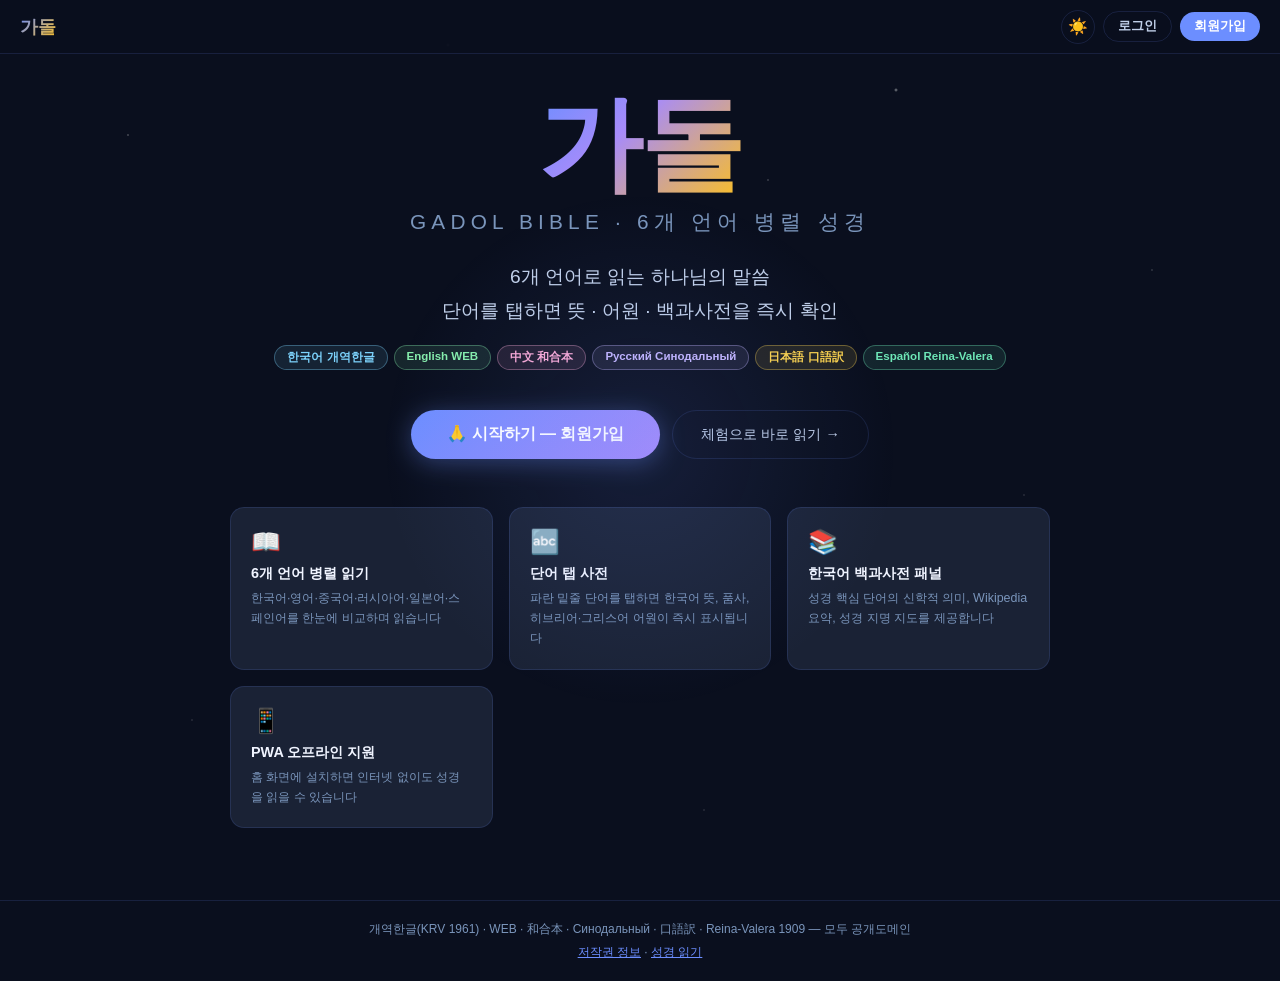
==== index.html @ 80913f66 "Initial backup from professor server" ====
<!DOCTYPE html>
<html lang="ko" data-theme="dark">
<head>
  <meta charset="UTF-8" />
  <meta name="viewport" content="width=device-width, initial-scale=1.0, maximum-scale=1.0" />
  <title>가돌 — 6개 언어 병렬 성경</title>
  <meta name="description" content="개역한글·WEB·和合本·Синодальный·口語訳·Reina-Valera 6개 언어 병렬 성경 앱" />
  <link rel="manifest" href="manifest.json" />
  <meta name="theme-color" content="#0a0f1e" />
  <meta name="apple-mobile-web-app-capable" content="yes" />
  <meta name="apple-mobile-web-app-title" content="가돌" />
  <link rel="preconnect" href="https://fonts.googleapis.com" />
  <style>
    *, *::before, *::after { box-sizing: border-box; margin: 0; padding: 0; }

    :root {
      --bg:       #0a0f1e;
      --bg2:      #111827;
      --bg3:      #1a2235;
      --text1:    #f0f4ff;
      --text2:    #c0cfe8;
      --text3:    #7a95bb;
      --accent:   #6c8eff;
      --gold:     #fbbf24;
      --border:   rgba(108,142,255,0.15);
      --radius:   14px;
    }
    [data-theme="light"] {
      --bg:    #f4f6fb;
      --bg2:   #ffffff;
      --bg3:   #eef1f8;
      --text1: #111827;
      --text2: #374151;
      --text3: #6b7280;
      --border:rgba(108,142,255,0.2);
    }

    html, body { height: 100%; }
    body {
      font-family: 'Malgun Gothic', '맑은 고딕', 'Apple SD Gothic Neo', 'Noto Sans KR', sans-serif;
      background: var(--bg);
      color: var(--text1);
      min-height: 100vh;
      overflow-x: hidden;
    }

    /* ── 배경 별빛 애니메이션 ── */
    .stars {
      position: fixed; inset: 0; pointer-events: none; z-index: 0;
      background:
        radial-gradient(1px 1px at 10% 15%, rgba(255,255,255,0.6) 0%, transparent 100%),
        radial-gradient(1px 1px at 25% 40%, rgba(255,255,255,0.4) 0%, transparent 100%),
        radial-gradient(1px 1px at 60% 20%, rgba(255,255,255,0.5) 0%, transparent 100%),
        radial-gradient(1px 1px at 80% 55%, rgba(255,255,255,0.3) 0%, transparent 100%),
        radial-gradient(1px 1px at 45% 70%, rgba(255,255,255,0.4) 0%, transparent 100%),
        radial-gradient(2px 2px at 70% 10%, rgba(255,255,255,0.5) 0%, transparent 100%),
        radial-gradient(1px 1px at 15% 80%, rgba(255,255,255,0.3) 0%, transparent 100%),
        radial-gradient(1px 1px at 90% 30%, rgba(255,255,255,0.4) 0%, transparent 100%),
        radial-gradient(2px 2px at 35% 5%, rgba(255,255,255,0.6) 0%, transparent 100%),
        radial-gradient(1px 1px at 55% 90%, rgba(255,255,255,0.3) 0%, transparent 100%);
    }
    [data-theme="light"] .stars { opacity: 0; }

    /* ── 헤더 ── */
    .home-header {
      position: fixed; top: 0; left: 0; right: 0; z-index: 100;
      height: 54px;
      display: flex; align-items: center; justify-content: space-between;
      padding: 0 20px;
      background: rgba(10, 15, 30, 0.85);
      backdrop-filter: blur(12px);
      border-bottom: 1px solid var(--border);
    }
    [data-theme="light"] .home-header { background: rgba(244,246,251,0.9); }
    .header-logo-sm {
      font-size: 1.1rem; font-weight: 700;
      background: linear-gradient(135deg, #6c8eff, #fbbf24);
      -webkit-background-clip: text; -webkit-text-fill-color: transparent;
      background-clip: text;
    }
    .header-btns { display: flex; gap: 8px; align-items: center; }
    .hdr-btn {
      font-size: 0.8rem; font-weight: 600;
      padding: 6px 14px; border-radius: 20px; cursor: pointer;
      transition: all 0.2s; border: none;
    }
    .hdr-login {
      background: transparent; border: 1px solid var(--border);
      color: var(--text2);
    }
    .hdr-login:hover { border-color: var(--accent); color: var(--accent); }
    .hdr-signup {
      background: var(--accent); color: #fff;
    }
    .hdr-signup:hover { opacity: 0.88; }
    .theme-toggle {
      width: 34px; height: 34px; border-radius: 50%;
      background: transparent; border: 1px solid var(--border);
      cursor: pointer; font-size: 1rem; color: var(--text2);
      display: flex; align-items: center; justify-content: center;
      transition: border-color 0.2s;
    }
    .theme-toggle:hover { border-color: var(--accent); }

    /* ── 메인 히어로 ── */
    .hero {
      position: relative; z-index: 1;
      min-height: 100vh;
      display: flex; flex-direction: column;
      align-items: center; justify-content: center;
      padding: 80px 24px 60px;
      text-align: center;
    }

    /* 빛나는 원형 배경 */
    .hero-glow {
      position: absolute;
      width: 520px; height: 520px;
      border-radius: 50%;
      background: radial-gradient(circle, rgba(108,142,255,0.12) 0%, transparent 70%);
      pointer-events: none;
      top: 50%; left: 50%;
      transform: translate(-50%, -50%);
    }

    /* 로고 */
    .hero-logo {
      font-family: 'Malgun Gothic', '맑은 고딕', 'Apple SD Gothic Neo', sans-serif;
      font-size: clamp(3.5rem, 12vw, 6.5rem);
      font-weight: 700;
      line-height: 1;
      background: linear-gradient(135deg, #6c8eff 0%, #a78bfa 40%, #fbbf24 100%);
      -webkit-background-clip: text; -webkit-text-fill-color: transparent;
      background-clip: text;
      margin-bottom: 12px;
      letter-spacing: -0.02em;
      position: relative;
    }
    .hero-logo-sub {
      font-family: 'Malgun Gothic', '맑은 고딕', 'Apple SD Gothic Neo', sans-serif;
      font-size: clamp(1rem, 3vw, 1.3rem);
      color: var(--text3);
      letter-spacing: 0.25em;
      text-transform: uppercase;
      margin-bottom: 24px;
    }

    /* 태그라인 */
    .hero-tagline {
      font-family: 'Malgun Gothic', '맑은 고딕', 'Apple SD Gothic Neo', sans-serif;
      font-size: clamp(1rem, 2.5vw, 1.2rem);
      color: var(--text2);
      max-width: 480px;
      line-height: 1.8;
      margin-bottom: 16px;
      word-break: keep-all;
    }
    .hero-langs {
      display: flex; flex-wrap: wrap; gap: 6px;
      justify-content: center;
      margin-bottom: 40px;
    }
    .lang-pill {
      font-size: 0.72rem; font-weight: 600;
      padding: 4px 12px; border-radius: 20px;
      border: 1px solid;
    }
    .lp-ko { background: rgba(125,211,252,0.1); border-color: rgba(125,211,252,0.35); color: #7dd3fc; }
    .lp-en { background: rgba(134,239,172,0.1); border-color: rgba(134,239,172,0.35); color: #86efac; }
    .lp-zh { background: rgba(249,168,212,0.1); border-color: rgba(249,168,212,0.35); color: #f9a8d4; }
    .lp-ru { background: rgba(196,181,253,0.1); border-color: rgba(196,181,253,0.35); color: #c4b5fd; }
    .lp-ja { background: rgba(252,211,77,0.1);  border-color: rgba(252,211,77,0.35);  color: #fcd34d; }
    .lp-es { background: rgba(110,231,183,0.1); border-color: rgba(110,231,183,0.35); color: #6ee7b7; }

    /* CTA 버튼 */
    .cta-group { display: flex; gap: 12px; flex-wrap: wrap; justify-content: center; margin-bottom: 48px; }
    .cta-primary {
      font-size: 1rem; font-weight: 700;
      padding: 14px 36px; border-radius: 50px; cursor: pointer;
      background: linear-gradient(135deg, #6c8eff, #a78bfa);
      color: #fff; border: none;
      box-shadow: 0 4px 24px rgba(108,142,255,0.35);
      transition: all 0.25s;
      font-family: 'Malgun Gothic', '맑은 고딕', 'Apple SD Gothic Neo', sans-serif;
    }
    .cta-primary:hover { transform: translateY(-2px); box-shadow: 0 8px 32px rgba(108,142,255,0.45); }
    .cta-guest {
      font-size: 0.9rem; font-weight: 500;
      padding: 14px 28px; border-radius: 50px; cursor: pointer;
      background: transparent;
      color: var(--text2); border: 1px solid var(--border);
      transition: all 0.25s;
      font-family: 'Malgun Gothic', '맑은 고딕', 'Apple SD Gothic Neo', sans-serif;
    }
    .cta-guest:hover { border-color: var(--accent); color: var(--accent); }

    /* 기능 카드 */
    .features {
      display: grid;
      grid-template-columns: repeat(auto-fit, minmax(220px, 1fr));
      gap: 16px;
      max-width: 820px;
      width: 100%;
    }
    .feat-card {
      background: var(--bg3);
      border: 1px solid var(--border);
      border-radius: var(--radius);
      padding: 20px;
      text-align: left;
      transition: border-color 0.2s, transform 0.2s;
    }
    .feat-card:hover { border-color: rgba(108,142,255,0.4); transform: translateY(-2px); }
    .feat-icon { font-size: 1.5rem; margin-bottom: 8px; }
    .feat-title {
      font-size: 0.9rem; font-weight: 600;
      color: var(--text1); margin-bottom: 6px;
      font-family: 'Malgun Gothic', '맑은 고딕', 'Apple SD Gothic Neo', sans-serif;
    }
    .feat-desc { font-size: 0.78rem; color: var(--text3); line-height: 1.6; }

    /* 하단 */
    .home-footer {
      position: relative; z-index: 1;
      text-align: center;
      padding: 20px;
      font-size: 0.75rem;
      color: var(--text3);
      border-top: 1px solid var(--border);
    }
    .home-footer a { color: var(--accent); }

    /* ── 모달 오버레이 ── */
    .modal-overlay {
      display: none;
      position: fixed; inset: 0;
      background: rgba(0,0,0,0.7);
      backdrop-filter: blur(6px);
      z-index: 500;
      align-items: center; justify-content: center;
      padding: 20px;
    }
    .modal-overlay.show { display: flex; }
    .modal {
      background: var(--bg2);
      border: 1px solid var(--border);
      border-radius: 20px;
      padding: 32px 28px;
      width: 100%; max-width: 400px;
      box-shadow: 0 20px 60px rgba(0,0,0,0.5);
      position: relative;
    }
    .modal-close {
      position: absolute; top: 14px; right: 16px;
      background: none; border: none; font-size: 1.1rem;
      color: var(--text3); cursor: pointer; padding: 4px;
    }
    .modal-close:hover { color: var(--text1); }
    .modal-logo {
      text-align: center; margin-bottom: 6px;
      font-size: 1.8rem; font-weight: 700;
      background: linear-gradient(135deg, #6c8eff, #fbbf24);
      -webkit-background-clip: text; -webkit-text-fill-color: transparent;
      background-clip: text;
      font-family: 'Malgun Gothic', '맑은 고딕', 'Apple SD Gothic Neo', sans-serif;
    }
    .modal-subtitle {
      text-align: center; font-size: 0.82rem;
      color: var(--text3); margin-bottom: 24px;
    }
    .modal h2 {
      font-size: 1.1rem; font-weight: 700;
      color: var(--text1); margin-bottom: 20px; text-align: center;
      font-family: 'Malgun Gothic', '맑은 고딕', 'Apple SD Gothic Neo', sans-serif;
    }

    /* 폼 */
    .form-group { margin-bottom: 14px; }
    .form-group label {
      display: block; font-size: 0.78rem; font-weight: 600;
      color: var(--text3); margin-bottom: 5px;
    }
    .form-group input {
      width: 100%; padding: 10px 14px;
      background: var(--bg3); border: 1px solid var(--border);
      border-radius: 8px; color: var(--text1);
      font-size: 0.9rem; font-family: 'Inter', sans-serif;
      transition: border-color 0.2s;
      outline: none;
    }
    .form-group input:focus { border-color: var(--accent); }
    .form-group input::placeholder { color: var(--text3); }
    .form-error {
      font-size: 0.75rem; color: #f87171;
      margin-top: 4px; display: none;
    }
    .form-error.show { display: block; }

    .submit-btn {
      width: 100%; padding: 12px;
      background: linear-gradient(135deg, #6c8eff, #a78bfa);
      color: #fff; border: none; border-radius: 8px;
      font-size: 0.95rem; font-weight: 700;
      cursor: pointer; transition: opacity 0.2s;
      font-family: 'Malgun Gothic', '맑은 고딕', 'Apple SD Gothic Neo', sans-serif;
      margin-top: 4px;
    }
    .submit-btn:hover { opacity: 0.88; }
    .submit-btn:disabled { opacity: 0.5; cursor: not-allowed; }

    .form-switch {
      text-align: center; margin-top: 16px;
      font-size: 0.82rem; color: var(--text3);
    }
    .form-switch button {
      background: none; border: none; color: var(--accent);
      cursor: pointer; font-size: 0.82rem; font-weight: 600;
      text-decoration: underline;
    }

    .divider {
      display: flex; align-items: center; gap: 12px;
      margin: 16px 0;
      font-size: 0.75rem; color: var(--text3);
    }
    .divider::before, .divider::after {
      content: ''; flex: 1; height: 1px; background: var(--border);
    }

    .guest-btn {
      width: 100%; padding: 11px;
      background: transparent;
      border: 1px solid var(--border);
      color: var(--text2); border-radius: 8px;
      font-size: 0.85rem; cursor: pointer;
      transition: all 0.2s;
      font-family: 'Malgun Gothic', '맑은 고딕', 'Apple SD Gothic Neo', sans-serif;
    }
    .guest-btn:hover { border-color: var(--accent); color: var(--accent); }

    /* 성공 메시지 */
    .success-msg {
      text-align: center; padding: 8px 0;
    }
    .success-icon { font-size: 3rem; margin-bottom: 8px; }
    .success-msg h3 {
      font-size: 1.1rem; font-weight: 700;
      color: var(--text1); margin-bottom: 8px;
      font-family: 'Malgun Gothic', '맑은 고딕', 'Apple SD Gothic Neo', sans-serif;
    }
    .success-msg p { font-size: 0.85rem; color: var(--text3); margin-bottom: 20px; }

    /* 토스트 */
    #toast {
      position: fixed; bottom: 24px; left: 50%;
      transform: translateX(-50%) translateY(20px);
      background: rgba(30,42,61,0.95); color: var(--text1);
      border: 1px solid var(--border); border-radius: 24px;
      padding: 10px 22px; font-size: 0.85rem;
      opacity: 0; pointer-events: none;
      transition: all 0.3s; z-index: 2000;
      white-space: nowrap; max-width: 90vw;
    }
    #toast.show { opacity: 1; transform: translateX(-50%) translateY(0); }
    [data-theme="light"] #toast { background: rgba(255,255,255,0.97); }
  </style>
</head>
<body>

<div class="stars"></div>

<!-- ── 헤더 ── -->
<header class="home-header">
  <div class="header-logo-sm">가돌</div>
  <div class="header-btns">
    <button class="theme-toggle" id="themeBtn" onclick="toggleTheme()">☀️</button>
    <button class="hdr-btn hdr-login" onclick="openModal('login')">로그인</button>
    <button class="hdr-btn hdr-signup" onclick="openModal('signup')">회원가입</button>
  </div>
</header>

<!-- ── 히어로 섹션 ── -->
<section class="hero">
  <div class="hero-glow"></div>

  <!-- 로고 -->
  <div class="hero-logo">가돌</div>
  <div class="hero-logo-sub">Gadol Bible · 6개 언어 병렬 성경</div>

  <!-- 태그라인 -->
  <p class="hero-tagline">
    6개 언어로 읽는 하나님의 말씀<br/>
    단어를 탭하면 뜻 · 어원 · 백과사전을 즉시 확인
  </p>

  <!-- 언어 뱃지 -->
  <div class="hero-langs">
    <span class="lang-pill lp-ko">한국어 개역한글</span>
    <span class="lang-pill lp-en">English WEB</span>
    <span class="lang-pill lp-zh">中文 和合本</span>
    <span class="lang-pill lp-ru">Русский Синодальный</span>
    <span class="lang-pill lp-ja">日本語 口語訳</span>
    <span class="lang-pill lp-es">Español Reina-Valera</span>
  </div>

  <!-- CTA 버튼 -->
  <div class="cta-group">
    <button class="cta-primary" onclick="openModal('signup')">🙏 시작하기 — 회원가입</button>
    <button class="cta-guest" onclick="startAsGuest()">체험으로 바로 읽기 →</button>
  </div>

  <!-- 기능 카드 -->
  <div class="features">
    <div class="feat-card">
      <div class="feat-icon">📖</div>
      <div class="feat-title">6개 언어 병렬 읽기</div>
      <div class="feat-desc">한국어·영어·중국어·러시아어·일본어·스페인어를 한눈에 비교하며 읽습니다</div>
    </div>
    <div class="feat-card">
      <div class="feat-icon">🔤</div>
      <div class="feat-title">단어 탭 사전</div>
      <div class="feat-desc">파란 밑줄 단어를 탭하면 한국어 뜻, 품사, 히브리어·그리스어 어원이 즉시 표시됩니다</div>
    </div>
    <div class="feat-card">
      <div class="feat-icon">📚</div>
      <div class="feat-title">한국어 백과사전 패널</div>
      <div class="feat-desc">성경 핵심 단어의 신학적 의미, Wikipedia 요약, 성경 지명 지도를 제공합니다</div>
    </div>
    <div class="feat-card">
      <div class="feat-icon">📱</div>
      <div class="feat-title">PWA 오프라인 지원</div>
      <div class="feat-desc">홈 화면에 설치하면 인터넷 없이도 성경을 읽을 수 있습니다</div>
    </div>
  </div>
</section>

<!-- ── 하단 ── -->
<footer class="home-footer">
  <p>개역한글(KRV 1961) · WEB · 和合本 · Синодальный · 口語訳 · Reina-Valera 1909 — 모두 공개도메인</p>
  <p style="margin-top:6px"><a href="credits.html">저작권 정보</a> · <a href="bible.html">성경 읽기</a></p>
</footer>

<!-- ════ 로그인/회원가입 모달 ════ -->
<div class="modal-overlay" id="modalOverlay" onclick="handleOverlayClick(event)">
  <div class="modal" id="modalBox">
    <button class="modal-close" onclick="closeModal()">✕</button>
    <div class="modal-logo">가돌</div>
    <div class="modal-subtitle">6개 언어 병렬 성경 · 단어 탭 사전</div>
    <div id="modalContent"></div>
  </div>
</div>

<div id="toast"></div>

<script>
'use strict';

// ── 테마 ──────────────────────────────────────
const savedTheme = localStorage.getItem('gadol_theme') || 'dark';
document.documentElement.setAttribute('data-theme', savedTheme);
const themeBtn = document.getElementById('themeBtn');
themeBtn.textContent = savedTheme === 'dark' ? '☀️' : '🌙';

function toggleTheme() {
  const cur = document.documentElement.getAttribute('data-theme');
  const next = cur === 'dark' ? 'light' : 'dark';
  document.documentElement.setAttribute('data-theme', next);
  localStorage.setItem('gadol_theme', next);
  themeBtn.textContent = next === 'dark' ? '☀️' : '🌙';
}

// ── 이미 로그인된 경우 → 성경으로 이동 ────────
(function checkAuth() {
  const user = JSON.parse(localStorage.getItem('gadol_user') || 'null');
  if (user) {
    // 이미 로그인 → 헤더 버튼 변경
    document.querySelector('.hdr-login').textContent = '성경 읽기';
    document.querySelector('.hdr-login').onclick = () => location.href = 'bible.html';
    document.querySelector('.hdr-signup').textContent = user.name || user.email || '내 계정';
    document.querySelector('.hdr-signup').onclick = showUserMenu;
  }
})();

function showUserMenu() {
  const user = JSON.parse(localStorage.getItem('gadol_user') || '{}');
  const name = user.name || '사용자';
  if (confirm(`${name}님으로 로그인 중입니다.\n\n성경 읽기 페이지로 이동할까요?\n\n(취소: 로그아웃)`)) {
    location.href = 'bible.html';
  } else {
    localStorage.removeItem('gadol_user');
    location.reload();
  }
}

// ── 모달 ──────────────────────────────────────
function openModal(mode) {
  const overlay = document.getElementById('modalOverlay');
  overlay.classList.add('show');
  renderModal(mode);
  document.body.style.overflow = 'hidden';
}
function closeModal() {
  document.getElementById('modalOverlay').classList.remove('show');
  document.body.style.overflow = '';
}
function handleOverlayClick(e) {
  if (e.target === document.getElementById('modalOverlay')) closeModal();
}
document.addEventListener('keydown', e => { if (e.key === 'Escape') closeModal(); });

// ── 모달 렌더링 ─────────────────────────────────
function renderModal(mode) {
  const content = document.getElementById('modalContent');
  if (mode === 'login') {
    content.innerHTML = `
      <h2>로그인</h2>
      <div class="form-group">
        <label>이메일</label>
        <input type="email" id="loginEmail" placeholder="example@email.com" autocomplete="email" />
        <div class="form-error" id="loginEmailErr">올바른 이메일을 입력해주세요</div>
      </div>
      <div class="form-group">
        <label>비밀번호</label>
        <input type="password" id="loginPw" placeholder="비밀번호를 입력하세요" autocomplete="current-password" />
        <div class="form-error" id="loginPwErr">비밀번호를 입력해주세요</div>
      </div>
      <div class="form-error" id="loginErr" style="margin-bottom:8px"></div>
      <button class="submit-btn" onclick="doLogin()">로그인</button>
      <div class="divider">또는</div>
      <button class="guest-btn" onclick="startAsGuest()">체험으로 바로 읽기</button>
      <div class="form-switch">
        계정이 없으신가요? <button onclick="renderModal('signup')">회원가입</button>
      </div>`;
    setTimeout(() => document.getElementById('loginEmail').focus(), 100);
    document.getElementById('loginPw').addEventListener('keydown', e => { if (e.key === 'Enter') doLogin(); });
  } else if (mode === 'signup') {
    content.innerHTML = `
      <h2>회원가입</h2>
      <div class="form-group">
        <label>이름 (닉네임)</label>
        <input type="text" id="signupName" placeholder="이름 또는 닉네임" autocomplete="name" />
        <div class="form-error" id="signupNameErr">이름을 입력해주세요</div>
      </div>
      <div class="form-group">
        <label>이메일</label>
        <input type="email" id="signupEmail" placeholder="example@email.com" autocomplete="email" />
        <div class="form-error" id="signupEmailErr">올바른 이메일을 입력해주세요</div>
      </div>
      <div class="form-group">
        <label>비밀번호 (6자 이상)</label>
        <input type="password" id="signupPw" placeholder="비밀번호를 입력하세요" autocomplete="new-password" />
        <div class="form-error" id="signupPwErr">비밀번호는 6자 이상이어야 합니다</div>
      </div>
      <div class="form-error" id="signupErr" style="margin-bottom:8px"></div>
      <button class="submit-btn" onclick="doSignup()">회원가입</button>
      <div class="divider">또는</div>
      <button class="guest-btn" onclick="startAsGuest()">체험으로 바로 읽기</button>
      <div class="form-switch">
        이미 계정이 있으신가요? <button onclick="renderModal('login')">로그인</button>
      </div>`;
    setTimeout(() => document.getElementById('signupName').focus(), 100);
  }
}

// ── 로그인 ────────────────────────────────────
function doLogin() {
  const email = document.getElementById('loginEmail').value.trim();
  const pw = document.getElementById('loginPw').value;
  let ok = true;

  document.getElementById('loginEmailErr').classList.remove('show');
  document.getElementById('loginPwErr').classList.remove('show');
  document.getElementById('loginErr').classList.remove('show');

  if (!email || !/^[^\s@]+@[^\s@]+\.[^\s@]+$/.test(email)) {
    document.getElementById('loginEmailErr').classList.add('show'); ok = false;
  }
  if (!pw) {
    document.getElementById('loginPwErr').classList.add('show'); ok = false;
  }
  if (!ok) return;

  // 가입된 계정 확인
  const users = JSON.parse(localStorage.getItem('gadol_users') || '[]');
  const found = users.find(u => u.email === email && u.pw === btoa(pw));
  if (!found) {
    const errEl = document.getElementById('loginErr');
    errEl.textContent = '이메일 또는 비밀번호가 올바르지 않습니다';
    errEl.classList.add('show');
    return;
  }

  const sessionUser = { email: found.email, name: found.name, guest: false };
  localStorage.setItem('gadol_user', JSON.stringify(sessionUser));
  showLoginSuccess(found.name || found.email);
}

// ── 회원가입 ──────────────────────────────────
function doSignup() {
  const name = document.getElementById('signupName').value.trim();
  const email = document.getElementById('signupEmail').value.trim();
  const pw = document.getElementById('signupPw').value;
  let ok = true;

  ['signupNameErr','signupEmailErr','signupPwErr','signupErr'].forEach(id => {
    document.getElementById(id).classList.remove('show');
  });

  if (!name) { document.getElementById('signupNameErr').classList.add('show'); ok = false; }
  if (!email || !/^[^\s@]+@[^\s@]+\.[^\s@]+$/.test(email)) {
    document.getElementById('signupEmailErr').classList.add('show'); ok = false;
  }
  if (pw.length < 6) { document.getElementById('signupPwErr').classList.add('show'); ok = false; }
  if (!ok) return;

  const users = JSON.parse(localStorage.getItem('gadol_users') || '[]');
  if (users.find(u => u.email === email)) {
    const errEl = document.getElementById('signupErr');
    errEl.textContent = '이미 사용 중인 이메일입니다';
    errEl.classList.add('show');
    return;
  }

  users.push({ email, name, pw: btoa(pw), createdAt: Date.now() });
  localStorage.setItem('gadol_users', JSON.stringify(users));
  const sessionUser = { email, name, guest: false };
  localStorage.setItem('gadol_user', JSON.stringify(sessionUser));
  showLoginSuccess(name);
}

// ── 로그인 성공 ────────────────────────────────
function showLoginSuccess(name) {
  const content = document.getElementById('modalContent');
  content.innerHTML = `
    <div class="success-msg">
      <div class="success-icon">🙏</div>
      <h3>${name}님, 환영합니다!</h3>
      <p>잠시 후 성경 읽기 페이지로 이동합니다</p>
      <button class="submit-btn" onclick="location.href='bible.html'">성경 읽기 시작 →</button>
    </div>`;
  setTimeout(() => location.href = 'bible.html', 1800);
}

// ── 게스트 읽기 ───────────────────────────────
function startAsGuest() {
  localStorage.setItem('gadol_user', JSON.stringify({ name: '게스트', guest: true }));
  closeModal();
  location.href = 'bible.html';
}

// ── 토스트 ────────────────────────────────────
function showToast(msg) {
  const el = document.getElementById('toast');
  el.textContent = msg;
  el.classList.add('show');
  setTimeout(() => el.classList.remove('show'), 2500);
}

// SW 등록
if ('serviceWorker' in navigator) {
  navigator.serviceWorker.register('/sw.js').catch(() => {});
}
</script>
</body>
</html>
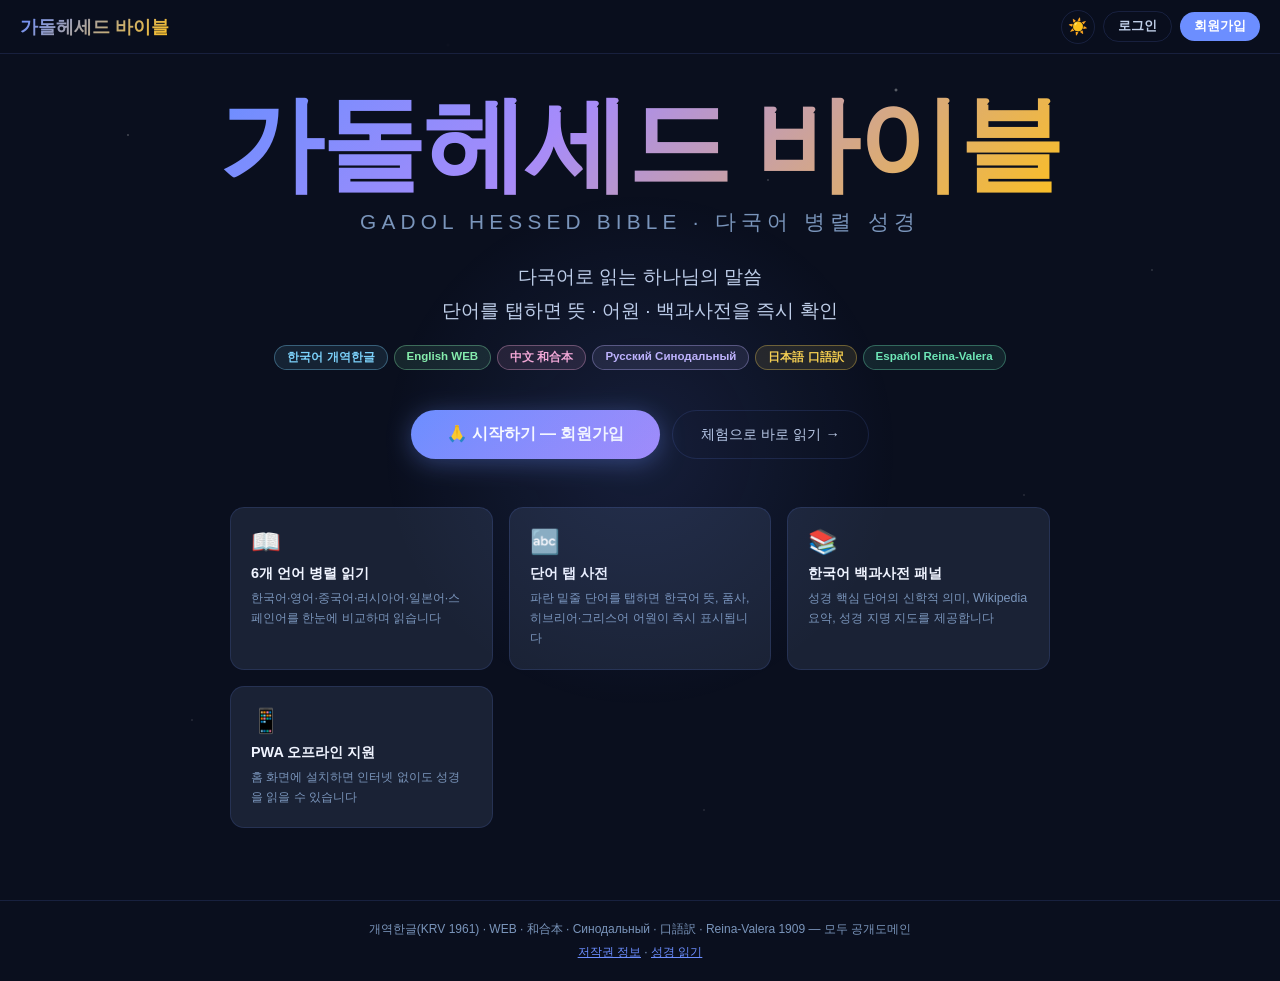
==== commit 72d1dde5: "앱 이름 변경, PWA 아이콘 추가, 홈 화면 설치 배너 추가 - 앱 이름을 '가돌'에서 '가돌헤세드 바이블'로 변경 - PWA 아이콘 생성 (192px, 512px PNG + S" ====
--- a/index.html
+++ b/index.html
@@ -3,12 +3,13 @@
 <head>
   <meta charset="UTF-8" />
   <meta name="viewport" content="width=device-width, initial-scale=1.0, maximum-scale=1.0" />
-  <title>가돌 — 6개 언어 병렬 성경</title>
+  <title>가돌헤세드 바이블 — 6개 언어 병렬 성경</title>
   <meta name="description" content="개역한글·WEB·和合本·Синодальный·口語訳·Reina-Valera 6개 언어 병렬 성경 앱" />
   <link rel="manifest" href="manifest.json" />
   <meta name="theme-color" content="#0a0f1e" />
   <meta name="apple-mobile-web-app-capable" content="yes" />
-  <meta name="apple-mobile-web-app-title" content="가돌" />
+  <meta name="apple-mobile-web-app-title" content="가돌헤세드 바이블" />
+  <link rel="apple-touch-icon" href="icons/apple-touch-icon.png" />
   <link rel="preconnect" href="https://fonts.googleapis.com" />
   <style>
     *, *::before, *::after { box-sizing: border-box; margin: 0; padding: 0; }
@@ -363,15 +364,65 @@
     }
     #toast.show { opacity: 1; transform: translateX(-50%) translateY(0); }
     [data-theme="light"] #toast { background: rgba(255,255,255,0.97); }
+
+    /* ── 홈 화면 추가 배너 ── */
+    .install-banner {
+      display: none;
+      position: fixed; bottom: 20px; left: 50%;
+      transform: translateX(-50%) translateY(80px);
+      width: min(92vw, 420px);
+      background: rgba(18, 26, 58, 0.97);
+      border: 1px solid rgba(200, 150, 10, 0.4);
+      border-radius: 16px;
+      padding: 14px 16px;
+      align-items: center; gap: 12px;
+      z-index: 3000;
+      box-shadow: 0 8px 32px rgba(0,0,0,0.5);
+      transition: transform 0.4s cubic-bezier(0.34,1.56,0.64,1), opacity 0.3s;
+      opacity: 0;
+    }
+    .install-banner.visible {
+      display: flex;
+      transform: translateX(-50%) translateY(0);
+      opacity: 1;
+    }
+    .install-icon { width: 48px; height: 48px; border-radius: 10px; flex-shrink: 0; }
+    .install-text { flex: 1; display: flex; flex-direction: column; gap: 2px; }
+    .install-text strong { font-size: 0.9rem; color: #f5d080; }
+    .install-text span { font-size: 0.78rem; color: #a0b4e0; }
+    .install-btn {
+      background: linear-gradient(135deg, #c8960a, #f5d080);
+      color: #0a0f1e; border: none; border-radius: 8px;
+      padding: 8px 16px; font-size: 0.85rem; font-weight: 700;
+      cursor: pointer; flex-shrink: 0; white-space: nowrap;
+    }
+    .install-close {
+      background: none; border: none; color: #a0b4e0;
+      font-size: 1rem; cursor: pointer; padding: 4px; flex-shrink: 0;
+    }
+    [data-theme="light"] .install-banner { background: rgba(240,244,255,0.97); border-color: rgba(180,130,0,0.3); }
+    [data-theme="light"] .install-text strong { color: #7a5c00; }
+    [data-theme="light"] .install-text span { color: #555; }
   </style>
 </head>
 <body>
 
 <div class="stars"></div>
 
+<!-- ── 홈 화면 추가 배너 ── -->
+<div class="install-banner" id="installBanner">
+  <img src="icons/icon-192.png" class="install-icon" alt="앱 아이콘" />
+  <div class="install-text">
+    <strong>가돌헤세드 바이블</strong>
+    <span>홈 화면에 추가하면 앱처럼 사용할 수 있어요</span>
+  </div>
+  <button class="install-btn" id="installBtn">추가</button>
+  <button class="install-close" id="installClose">✕</button>
+</div>
+
 <!-- ── 헤더 ── -->
 <header class="home-header">
-  <div class="header-logo-sm">가돌</div>
+  <div class="header-logo-sm">가돌헤세드 바이블</div>
   <div class="header-btns">
     <button class="theme-toggle" id="themeBtn" onclick="toggleTheme()">☀️</button>
     <button class="hdr-btn hdr-login" onclick="openModal('login')">로그인</button>
@@ -384,12 +435,12 @@
   <div class="hero-glow"></div>
 
   <!-- 로고 -->
-  <div class="hero-logo">가돌</div>
-  <div class="hero-logo-sub">Gadol Bible · 6개 언어 병렬 성경</div>
+  <div class="hero-logo">가돌헤세드 바이블</div>
+  <div class="hero-logo-sub">Gadol Hessed Bible · 다국어 병렬 성경</div>
 
   <!-- 태그라인 -->
   <p class="hero-tagline">
-    6개 언어로 읽는 하나님의 말씀<br/>
+    다국어로 읽는 하나님의 말씀<br/>
     단어를 탭하면 뜻 · 어원 · 백과사전을 즉시 확인
   </p>
 
@@ -444,7 +495,7 @@
 <div class="modal-overlay" id="modalOverlay" onclick="handleOverlayClick(event)">
   <div class="modal" id="modalBox">
     <button class="modal-close" onclick="closeModal()">✕</button>
-    <div class="modal-logo">가돌</div>
+    <div class="modal-logo">가돌헤세드 바이블</div>
     <div class="modal-subtitle">6개 언어 병렬 성경 · 단어 탭 사전</div>
     <div id="modalContent"></div>
   </div>
@@ -658,8 +709,44 @@
 
 // SW 등록
 if ('serviceWorker' in navigator) {
-  navigator.serviceWorker.register('/sw.js').catch(() => {});
-}
+  navigator.serviceWorker.register('./sw.js').catch(() => {});
+}
+
+// ── 홈 화면 추가 (PWA Install) ──────────────────
+let _installPrompt = null;
+const installBanner = document.getElementById('installBanner');
+const installBtn = document.getElementById('installBtn');
+const installClose = document.getElementById('installClose');
+
+window.addEventListener('beforeinstallprompt', e => {
+  e.preventDefault();
+  _installPrompt = e;
+  // 배너 표시 (잠깐 딜레이 후 슬라이드 업)
+  setTimeout(() => installBanner.classList.add('visible'), 1500);
+});
+
+installBtn.addEventListener('click', async () => {
+  if (!_installPrompt) return;
+  _installPrompt.prompt();
+  const { outcome } = await _installPrompt.userChoice;
+  if (outcome === 'accepted') {
+    installBanner.classList.remove('visible');
+    showToast('홈 화면에 추가되었어요!');
+  }
+  _installPrompt = null;
+});
+
+installClose.addEventListener('click', () => {
+  installBanner.classList.remove('visible');
+  // 오늘은 다시 표시 안 함
+  sessionStorage.setItem('installDismissed', '1');
+});
+
+// 이미 설치된 경우 배너 숨김
+window.addEventListener('appinstalled', () => {
+  installBanner.classList.remove('visible');
+  _installPrompt = null;
+});
 </script>
 </body>
 </html>
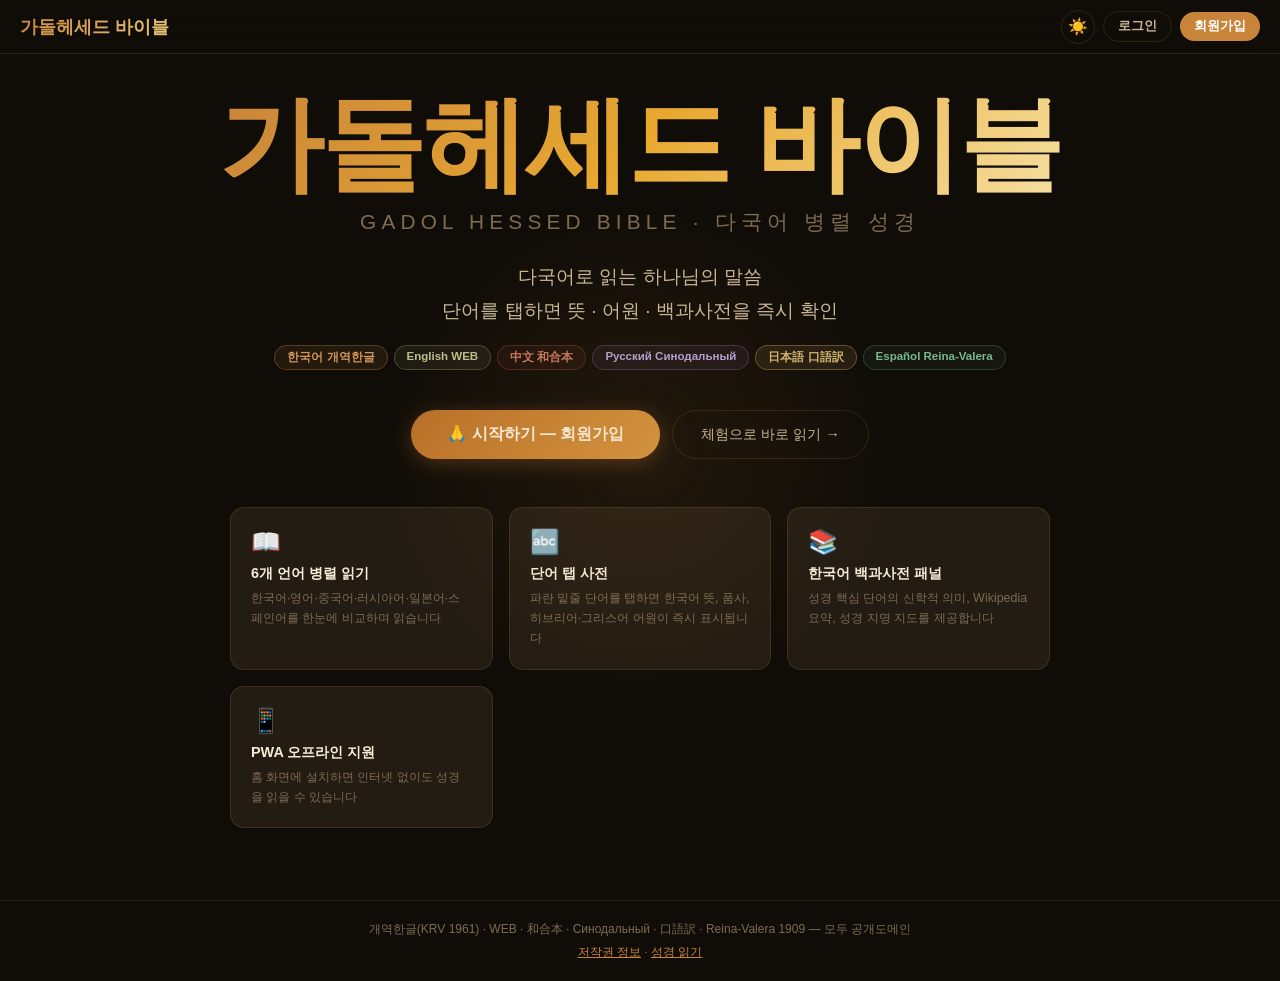
==== commit 4442c9a2: "창세기 18-20장 추가 및 랜딩페이지 색상 리디자인 - 창세기 18장(33절), 19장(38절), 20장(18절) 6개 언어 데이터 추가 - 랜딩페이지 색상 차가운 네이비→따뜻한" ====
--- a/index.html
+++ b/index.html
@@ -6,7 +6,7 @@
   <title>가돌헤세드 바이블 — 6개 언어 병렬 성경</title>
   <meta name="description" content="개역한글·WEB·和合本·Синодальный·口語訳·Reina-Valera 6개 언어 병렬 성경 앱" />
   <link rel="manifest" href="manifest.json" />
-  <meta name="theme-color" content="#0a0f1e" />
+  <meta name="theme-color" content="#100d08" />
   <meta name="apple-mobile-web-app-capable" content="yes" />
   <meta name="apple-mobile-web-app-title" content="가돌헤세드 바이블" />
   <link rel="apple-touch-icon" href="icons/apple-touch-icon.png" />
@@ -15,25 +15,26 @@
     *, *::before, *::after { box-sizing: border-box; margin: 0; padding: 0; }
 
     :root {
-      --bg:       #0a0f1e;
-      --bg2:      #111827;
-      --bg3:      #1a2235;
-      --text1:    #f0f4ff;
-      --text2:    #c0cfe8;
-      --text3:    #7a95bb;
-      --accent:   #6c8eff;
-      --gold:     #fbbf24;
-      --border:   rgba(108,142,255,0.15);
+      --bg:       #100d08;
+      --bg2:      #19140e;
+      --bg3:      #231c13;
+      --text1:    #f4ead6;
+      --text2:    #c8b698;
+      --text3:    #7d6b52;
+      --accent:   #c8853a;
+      --gold:     #e8a830;
+      --border:   rgba(200,133,58,0.18);
       --radius:   14px;
     }
     [data-theme="light"] {
-      --bg:    #f4f6fb;
-      --bg2:   #ffffff;
-      --bg3:   #eef1f8;
-      --text1: #111827;
-      --text2: #374151;
-      --text3: #6b7280;
-      --border:rgba(108,142,255,0.2);
+      --bg:    #fdfaf3;
+      --bg2:   #f8f2e6;
+      --bg3:   #ede4d2;
+      --text1: #18100a;
+      --text2: #3d2e1c;
+      --text3: #8a7260;
+      --accent: #a0621e;
+      --border: rgba(100,68,32,0.16);
     }
 
     html, body { height: 100%; }
@@ -49,16 +50,16 @@
     .stars {
       position: fixed; inset: 0; pointer-events: none; z-index: 0;
       background:
-        radial-gradient(1px 1px at 10% 15%, rgba(255,255,255,0.6) 0%, transparent 100%),
-        radial-gradient(1px 1px at 25% 40%, rgba(255,255,255,0.4) 0%, transparent 100%),
-        radial-gradient(1px 1px at 60% 20%, rgba(255,255,255,0.5) 0%, transparent 100%),
-        radial-gradient(1px 1px at 80% 55%, rgba(255,255,255,0.3) 0%, transparent 100%),
-        radial-gradient(1px 1px at 45% 70%, rgba(255,255,255,0.4) 0%, transparent 100%),
-        radial-gradient(2px 2px at 70% 10%, rgba(255,255,255,0.5) 0%, transparent 100%),
-        radial-gradient(1px 1px at 15% 80%, rgba(255,255,255,0.3) 0%, transparent 100%),
-        radial-gradient(1px 1px at 90% 30%, rgba(255,255,255,0.4) 0%, transparent 100%),
-        radial-gradient(2px 2px at 35% 5%, rgba(255,255,255,0.6) 0%, transparent 100%),
-        radial-gradient(1px 1px at 55% 90%, rgba(255,255,255,0.3) 0%, transparent 100%);
+        radial-gradient(1px 1px at 10% 15%, rgba(240,200,120,0.45) 0%, transparent 100%),
+        radial-gradient(1px 1px at 25% 40%, rgba(240,200,120,0.30) 0%, transparent 100%),
+        radial-gradient(1px 1px at 60% 20%, rgba(255,220,150,0.40) 0%, transparent 100%),
+        radial-gradient(1px 1px at 80% 55%, rgba(240,200,120,0.25) 0%, transparent 100%),
+        radial-gradient(1px 1px at 45% 70%, rgba(255,220,150,0.30) 0%, transparent 100%),
+        radial-gradient(2px 2px at 70% 10%, rgba(240,200,120,0.35) 0%, transparent 100%),
+        radial-gradient(1px 1px at 15% 80%, rgba(255,220,150,0.20) 0%, transparent 100%),
+        radial-gradient(1px 1px at 90% 30%, rgba(240,200,120,0.30) 0%, transparent 100%),
+        radial-gradient(2px 2/px at 35%  5%, rgba(255,220,150,0.40) 0%, transparent 100%),
+        radial-gradient(1px 1px at 55% 90%, rgba(240,200,120,0.22) 0%, transparent 100%);
     }
     [data-theme="light"] .stars { opacity: 0; }
 
@@ -68,14 +69,14 @@
       height: 54px;
       display: flex; align-items: center; justify-content: space-between;
       padding: 0 20px;
-      background: rgba(10, 15, 30, 0.85);
+      background: rgba(16, 13, 8, 0.88);
       backdrop-filter: blur(12px);
       border-bottom: 1px solid var(--border);
     }
-    [data-theme="light"] .home-header { background: rgba(244,246,251,0.9); }
+    [data-theme="light"] .home-header { background: rgba(253,250,243,0.92); }
     .header-logo-sm {
       font-size: 1.1rem; font-weight: 700;
-      background: linear-gradient(135deg, #6c8eff, #fbbf24);
+      background: linear-gradient(135deg, #c8853a, #e8c87a);
       -webkit-background-clip: text; -webkit-text-fill-color: transparent;
       background-clip: text;
     }
@@ -118,7 +119,7 @@
       position: absolute;
       width: 520px; height: 520px;
       border-radius: 50%;
-      background: radial-gradient(circle, rgba(108,142,255,0.12) 0%, transparent 70%);
+      background: radial-gradient(circle, rgba(200,133,58,0.10) 0%, transparent 70%);
       pointer-events: none;
       top: 50%; left: 50%;
       transform: translate(-50%, -50%);
@@ -130,7 +131,7 @@
       font-size: clamp(3.5rem, 12vw, 6.5rem);
       font-weight: 700;
       line-height: 1;
-      background: linear-gradient(135deg, #6c8eff 0%, #a78bfa 40%, #fbbf24 100%);
+      background: linear-gradient(135deg, #c8853a 0%, #e8a830 50%, #f5dfa0 100%);
       -webkit-background-clip: text; -webkit-text-fill-color: transparent;
       background-clip: text;
       margin-bottom: 12px;
@@ -166,25 +167,25 @@
       padding: 4px 12px; border-radius: 20px;
       border: 1px solid;
     }
-    .lp-ko { background: rgba(125,211,252,0.1); border-color: rgba(125,211,252,0.35); color: #7dd3fc; }
-    .lp-en { background: rgba(134,239,172,0.1); border-color: rgba(134,239,172,0.35); color: #86efac; }
-    .lp-zh { background: rgba(249,168,212,0.1); border-color: rgba(249,168,212,0.35); color: #f9a8d4; }
-    .lp-ru { background: rgba(196,181,253,0.1); border-color: rgba(196,181,253,0.35); color: #c4b5fd; }
-    .lp-ja { background: rgba(252,211,77,0.1);  border-color: rgba(252,211,77,0.35);  color: #fcd34d; }
-    .lp-es { background: rgba(110,231,183,0.1); border-color: rgba(110,231,183,0.35); color: #6ee7b7; }
+    .lp-ko { background: rgba(200,133,58,0.10); border-color: rgba(200,133,58,0.35); color: #d4975a; }
+    .lp-en { background: rgba(160,158,120,0.10); border-color: rgba(160,158,120,0.35); color: #c0be8a; }
+    .lp-zh { background: rgba(200,80,60,0.08); border-color: rgba(200,80,60,0.30); color: #c87860; }
+    .lp-ru { background: rgba(160,130,200,0.08); border-color: rgba(160,130,200,0.28); color: #b89ed4; }
+    .lp-ja { background: rgba(220,180,100,0.10); border-color: rgba(220,180,100,0.35); color: #d4b870; }
+    .lp-es { background: rgba(100,160,120,0.08); border-color: rgba(100,160,120,0.28); color: #78b890; }
 
     /* CTA 버튼 */
     .cta-group { display: flex; gap: 12px; flex-wrap: wrap; justify-content: center; margin-bottom: 48px; }
     .cta-primary {
       font-size: 1rem; font-weight: 700;
       padding: 14px 36px; border-radius: 50px; cursor: pointer;
-      background: linear-gradient(135deg, #6c8eff, #a78bfa);
-      color: #fff; border: none;
-      box-shadow: 0 4px 24px rgba(108,142,255,0.35);
+      background: linear-gradient(135deg, #b86f28, #d4943e);
+      color: #f9f0e0; border: none;
+      box-shadow: 0 4px 20px rgba(184,111,40,0.35);
       transition: all 0.25s;
       font-family: 'Malgun Gothic', '맑은 고딕', 'Apple SD Gothic Neo', sans-serif;
     }
-    .cta-primary:hover { transform: translateY(-2px); box-shadow: 0 8px 32px rgba(108,142,255,0.45); }
+    .cta-primary:hover { transform: translateY(-2px); box-shadow: 0 8px 28px rgba(184,111,40,0.48); }
     .cta-guest {
       font-size: 0.9rem; font-weight: 500;
       padding: 14px 28px; border-radius: 50px; cursor: pointer;
@@ -193,7 +194,7 @@
       transition: all 0.25s;
       font-family: 'Malgun Gothic', '맑은 고딕', 'Apple SD Gothic Neo', sans-serif;
     }
-    .cta-guest:hover { border-color: var(--accent); color: var(--accent); }
+    .cta-guest:hover { border-color: var(--accent); color: var(--gold); }
 
     /* 기능 카드 */
     .features {
@@ -211,7 +212,7 @@
       text-align: left;
       transition: border-color 0.2s, transform 0.2s;
     }
-    .feat-card:hover { border-color: rgba(108,142,255,0.4); transform: translateY(-2px); }
+    .feat-card:hover { border-color: rgba(200,133,58,0.45); transform: translateY(-2px); }
     .feat-icon { font-size: 1.5rem; margin-bottom: 8px; }
     .feat-title {
       font-size: 0.9rem; font-weight: 600;
@@ -260,7 +261,7 @@
     .modal-logo {
       text-align: center; margin-bottom: 6px;
       font-size: 1.8rem; font-weight: 700;
-      background: linear-gradient(135deg, #6c8eff, #fbbf24);
+      background: linear-gradient(135deg, #c8853a, #e8c87a);
       -webkit-background-clip: text; -webkit-text-fill-color: transparent;
       background-clip: text;
       font-family: 'Malgun Gothic', '맑은 고딕', 'Apple SD Gothic Neo', sans-serif;
@@ -299,8 +300,8 @@
 
     .submit-btn {
       width: 100%; padding: 12px;
-      background: linear-gradient(135deg, #6c8eff, #a78bfa);
-      color: #fff; border: none; border-radius: 8px;
+      background: linear-gradient(135deg, #b86f28, #d4943e);
+      color: #f9f0e0; border: none; border-radius: 8px;
       font-size: 0.95rem; font-weight: 700;
       cursor: pointer; transition: opacity 0.2s;
       font-family: 'Malgun Gothic', '맑은 고딕', 'Apple SD Gothic Neo', sans-serif;
@@ -371,8 +372,8 @@
       position: fixed; bottom: 20px; left: 50%;
       transform: translateX(-50%) translateY(80px);
       width: min(92vw, 420px);
-      background: rgba(18, 26, 58, 0.97);
-      border: 1px solid rgba(200, 150, 10, 0.4);
+      background: rgba(22, 16, 8, 0.97);
+      border: 1px solid rgba(200, 133, 58, 0.40);
       border-radius: 16px;
       padding: 14px 16px;
       align-items: center; gap: 12px;
